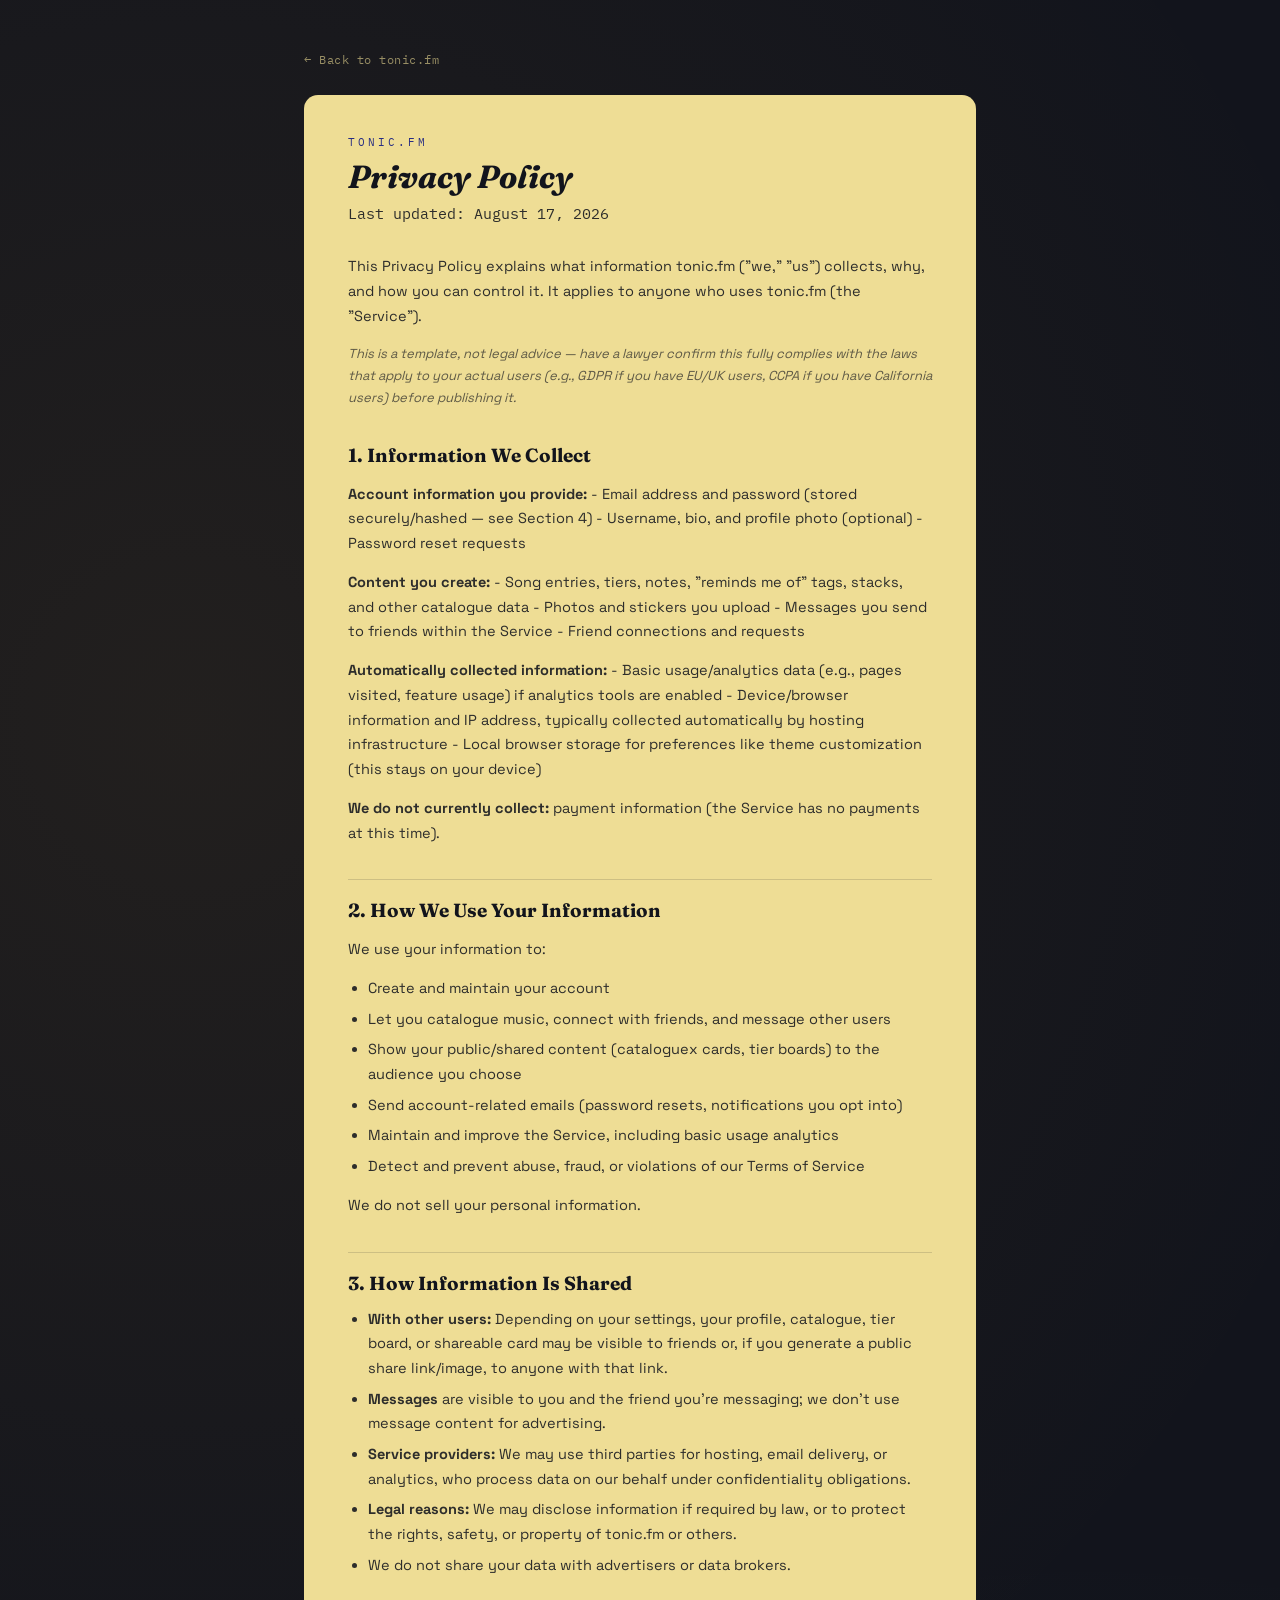
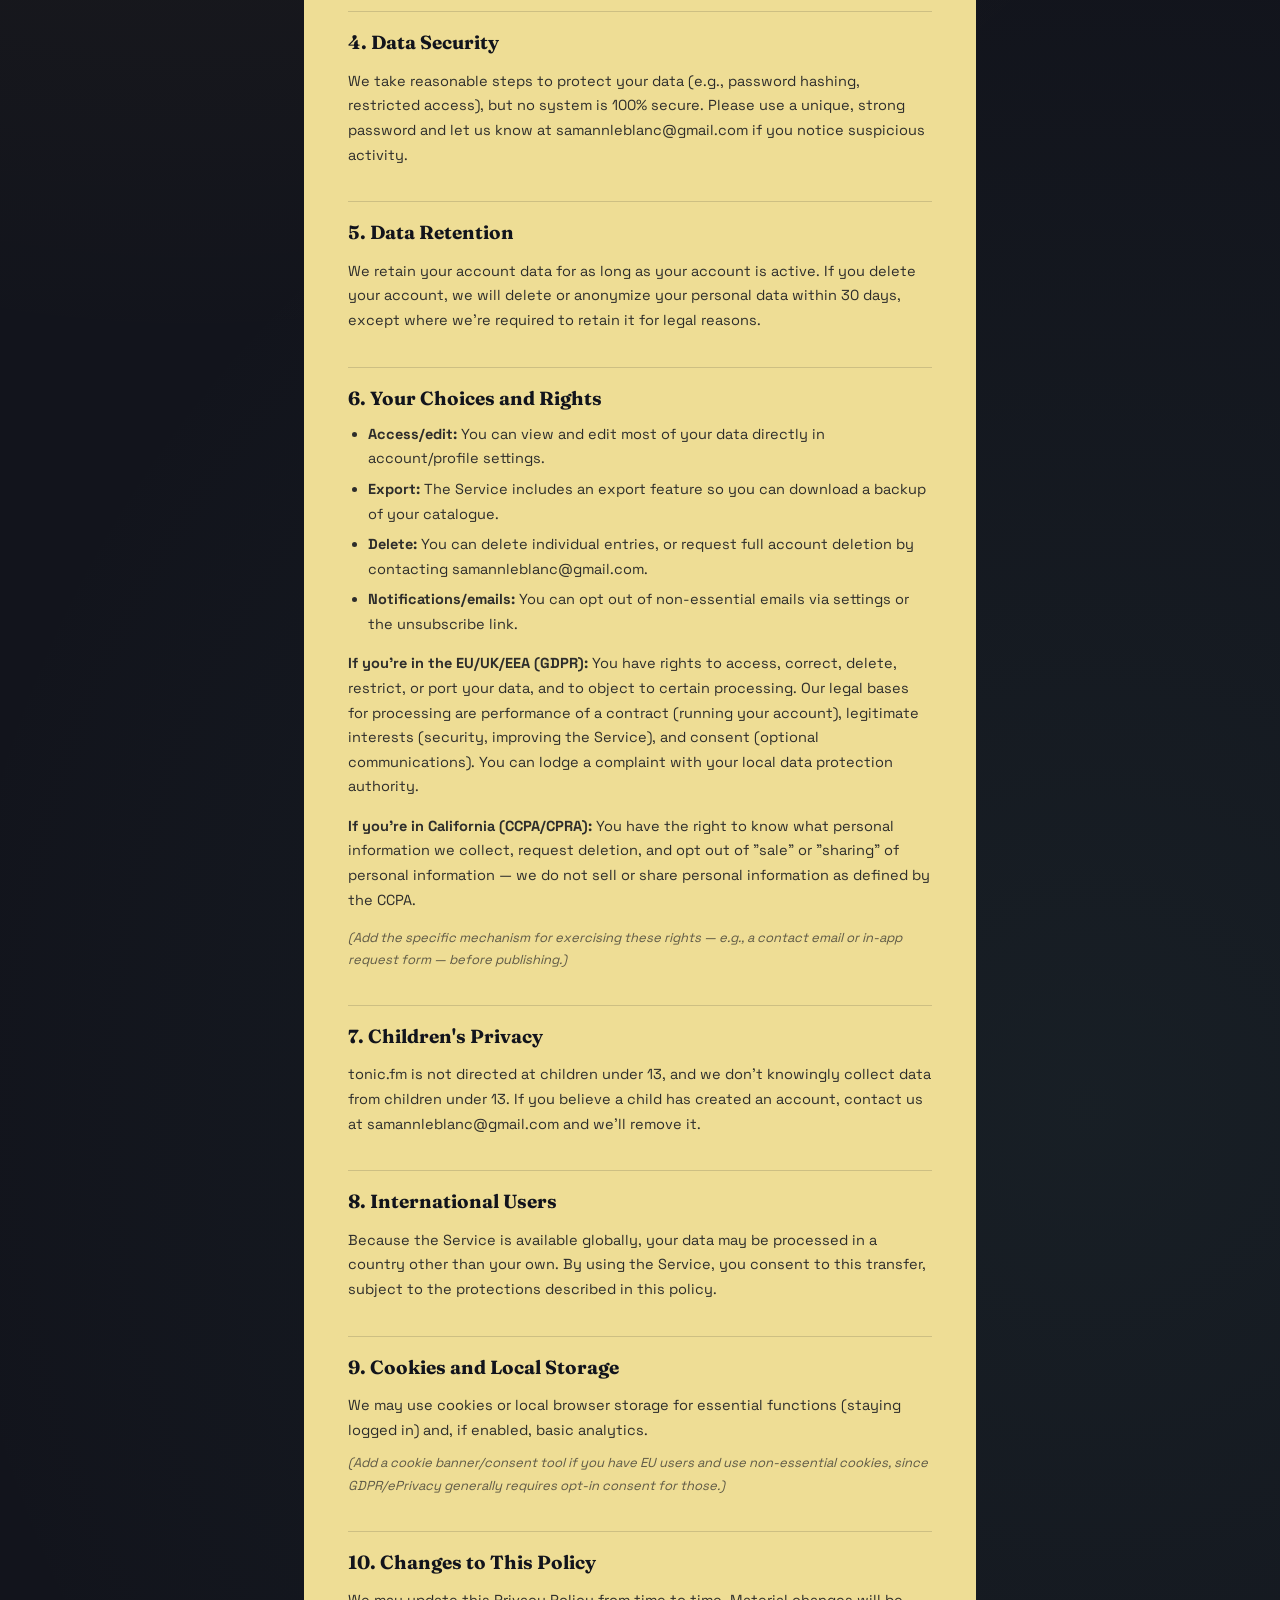
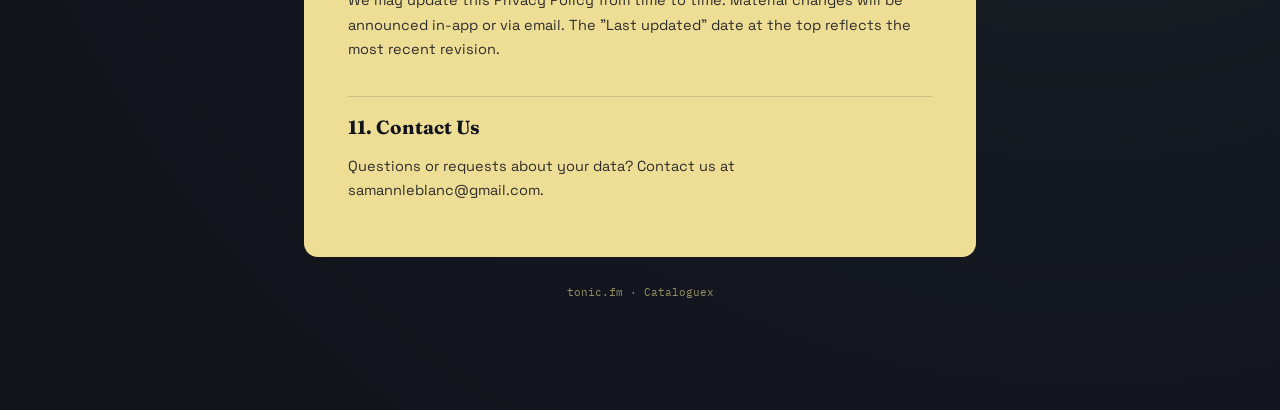
==== privacy.html @ 280e3c95 "Add files via upload" ====
<!DOCTYPE html>
<html lang="en">
<head>
<meta charset="UTF-8">
<meta name="viewport" content="width=device-width, initial-scale=1.0, viewport-fit=cover">
<title>Privacy Policy — tonic.fm</title>
<meta name="theme-color" content="#12141c">
<link rel="preconnect" href="https://fonts.googleapis.com">
<link href="https://fonts.googleapis.com/css2?family=Fraunces:ital,opsz,wght@0,9..144,400;0,9..144,600;0,9..144,700;1,9..144,500&family=Space+Grotesk:wght@400;500;600;700&family=IBM+Plex+Mono:wght@400;500&display=swap" rel="stylesheet">
<style>
  :root{
    --ink:#12141c;
    --ink-2:#2a2c33;
    --paper:#eedd95;
    --gold:#b4b9f3;
    --rose:#fd9f1c;
    --teal:#272d82;
    --text-on-ink:#eedd95;
    --text-dim: rgba(238,221,149,0.6);
    --on-paper:#12141c;
  }
  *{ box-sizing:border-box; }
  body{
    margin:0;
    background:var(--ink);
    background-image:
      radial-gradient(circle at 15% 20%, rgba(224,166,56,0.08), transparent 40%),
      radial-gradient(circle at 85% 75%, rgba(92,158,147,0.08), transparent 40%);
    color:var(--text-on-ink);
    font-family:'Space Grotesk', sans-serif;
    min-height:100vh;
  }
  .legal-wrap{ max-width:720px; margin:0 auto; padding:48px 24px 100px; }
  .legal-back{
    display:inline-flex; align-items:center; gap:6px;
    font-family:'IBM Plex Mono', monospace; font-size:12px; letter-spacing:0.5px;
    color:var(--text-dim); text-decoration:none; margin-bottom:28px;
  }
  .legal-back:hover{ color:var(--on-ink,#eedd95); }
  .legal-card{
    background:var(--paper);
    color:var(--on-paper);
    border-radius:14px;
    padding:40px 44px;
  }
  .legal-card .side-a{
    font-family:'IBM Plex Mono', monospace;
    font-size:11px;
    letter-spacing:3px;
    text-transform:uppercase;
    color:var(--teal);
    display:block;
    margin-bottom:10px;
  }
  .legal-card h1{
    font-family:'Fraunces', serif;
    font-style:italic;
    font-weight:700;
    font-size:32px;
    margin:0 0 6px;
    line-height:1.15;
  }
  .legal-updated{
    font-family:'IBM Plex Mono', monospace;
    font-size:12px;
    color:rgba(18,20,28,0.6);
    margin:0 0 28px;
  }
  .legal-card h2{
    font-family:'Fraunces', serif;
    font-weight:700;
    font-size:19px;
    margin:34px 0 12px;
    padding-top:18px;
    border-top:1px solid rgba(18,20,28,0.15);
  }
  .legal-card h2:first-of-type{ border-top:none; padding-top:0; }
  .legal-card p, .legal-card li{
    font-size:14.5px;
    line-height:1.7;
    color:rgba(18,20,28,0.88);
  }
  .legal-card ul{ padding-left:20px; margin:10px 0; }
  .legal-card li{ margin-bottom:6px; }
  .legal-card em{
    display:block;
    font-size:13px;
    color:rgba(18,20,28,0.65);
    margin:10px 0 20px;
  }
  .legal-card strong{ font-weight:700; }
  .legal-card a{ color:var(--teal); font-weight:600; }
  .legal-footer-note{
    text-align:center;
    font-family:'IBM Plex Mono', monospace;
    font-size:11px;
    color:var(--text-dim);
    margin-top:28px;
  }
</style>
</head>
<body>
<div class="legal-wrap">
  <a class="legal-back" href="index.html">← Back to tonic.fm</a>
  <div class="legal-card">
    <span class="side-a">tonic.fm</span>
    <h1>Privacy Policy</h1>
<p class="legal-updated">Last updated: August 17, 2026</p>
<p>This Privacy Policy explains what information tonic.fm ("we," "us") collects, why, and how you can control it. It applies to anyone who uses tonic.fm (the "Service").</p>
<p><em>This is a template, not legal advice — have a lawyer confirm this fully complies with the laws that apply to your actual users (e.g., GDPR if you have EU/UK users, CCPA if you have California users) before publishing it.</em></p>
<h2>1. Information We Collect</h2>
<p><strong>Account information you provide:</strong>
- Email address and password (stored securely/hashed — see Section 4)
- Username, bio, and profile photo (optional)
- Password reset requests</p>
<p><strong>Content you create:</strong>
- Song entries, tiers, notes, "reminds me of" tags, stacks, and other catalogue data
- Photos and stickers you upload
- Messages you send to friends within the Service
- Friend connections and requests</p>
<p><strong>Automatically collected information:</strong>
- Basic usage/analytics data (e.g., pages visited, feature usage) if analytics tools are enabled
- Device/browser information and IP address, typically collected automatically by hosting infrastructure
- Local browser storage for preferences like theme customization (this stays on your device)</p>
<p><strong>We do not currently collect:</strong> payment information (the Service has no payments at this time).</p>
<h2>2. How We Use Your Information</h2>
<p>We use your information to:</p>
<ul>
<li>Create and maintain your account</li>
<li>Let you catalogue music, connect with friends, and message other users</li>
<li>Show your public/shared content (cataloguex cards, tier boards) to the audience you choose</li>
<li>Send account-related emails (password resets, notifications you opt into)</li>
<li>Maintain and improve the Service, including basic usage analytics</li>
<li>Detect and prevent abuse, fraud, or violations of our Terms of Service</li>
</ul>
<p>We do not sell your personal information.</p>
<h2>3. How Information Is Shared</h2>
<ul>
<li><strong>With other users:</strong> Depending on your settings, your profile, catalogue, tier board, or shareable card may be visible to friends or, if you generate a public share link/image, to anyone with that link.</li>
<li><strong>Messages</strong> are visible to you and the friend you're messaging; we don't use message content for advertising.</li>
<li><strong>Service providers:</strong> We may use third parties for hosting, email delivery, or analytics, who process data on our behalf under confidentiality obligations.</li>
<li><strong>Legal reasons:</strong> We may disclose information if required by law, or to protect the rights, safety, or property of tonic.fm or others.</li>
<li>We do not share your data with advertisers or data brokers.</li>
</ul>
<h2>4. Data Security</h2>
<p>We take reasonable steps to protect your data (e.g., password hashing, restricted access), but no system is 100% secure. Please use a unique, strong password and let us know at samannleblanc@gmail.com if you notice suspicious activity.</p>
<h2>5. Data Retention</h2>
<p>We retain your account data for as long as your account is active. If you delete your account, we will delete or anonymize your personal data within 30 days, except where we're required to retain it for legal reasons.</p>
<h2>6. Your Choices and Rights</h2>
<ul>
<li><strong>Access/edit:</strong> You can view and edit most of your data directly in account/profile settings.</li>
<li><strong>Export:</strong> The Service includes an export feature so you can download a backup of your catalogue.</li>
<li><strong>Delete:</strong> You can delete individual entries, or request full account deletion by contacting samannleblanc@gmail.com.</li>
<li><strong>Notifications/emails:</strong> You can opt out of non-essential emails via settings or the unsubscribe link.</li>
</ul>
<p><strong>If you're in the EU/UK/EEA (GDPR):</strong> You have rights to access, correct, delete, restrict, or port your data, and to object to certain processing. Our legal bases for processing are performance of a contract (running your account), legitimate interests (security, improving the Service), and consent (optional communications). You can lodge a complaint with your local data protection authority.</p>
<p><strong>If you're in California (CCPA/CPRA):</strong> You have the right to know what personal information we collect, request deletion, and opt out of "sale" or "sharing" of personal information — we do not sell or share personal information as defined by the CCPA.</p>
<p><em>(Add the specific mechanism for exercising these rights — e.g., a contact email or in-app request form — before publishing.)</em></p>
<h2>7. Children's Privacy</h2>
<p>tonic.fm is not directed at children under 13, and we don't knowingly collect data from children under 13. If you believe a child has created an account, contact us at samannleblanc@gmail.com and we'll remove it.</p>
<h2>8. International Users</h2>
<p>Because the Service is available globally, your data may be processed in a country other than your own. By using the Service, you consent to this transfer, subject to the protections described in this policy.</p>
<h2>9. Cookies and Local Storage</h2>
<p>We may use cookies or local browser storage for essential functions (staying logged in) and, if enabled, basic analytics. <em>(Add a cookie banner/consent tool if you have EU users and use non-essential cookies, since GDPR/ePrivacy generally requires opt-in consent for those.)</em></p>
<h2>10. Changes to This Policy</h2>
<p>We may update this Privacy Policy from time to time. Material changes will be announced in-app or via email. The "Last updated" date at the top reflects the most recent revision.</p>
<h2>11. Contact Us</h2>
<p>Questions or requests about your data? Contact us at samannleblanc@gmail.com.</p>
  </div>
  <p class="legal-footer-note">tonic.fm · Cataloguex</p>
</div>
</body>
</html>
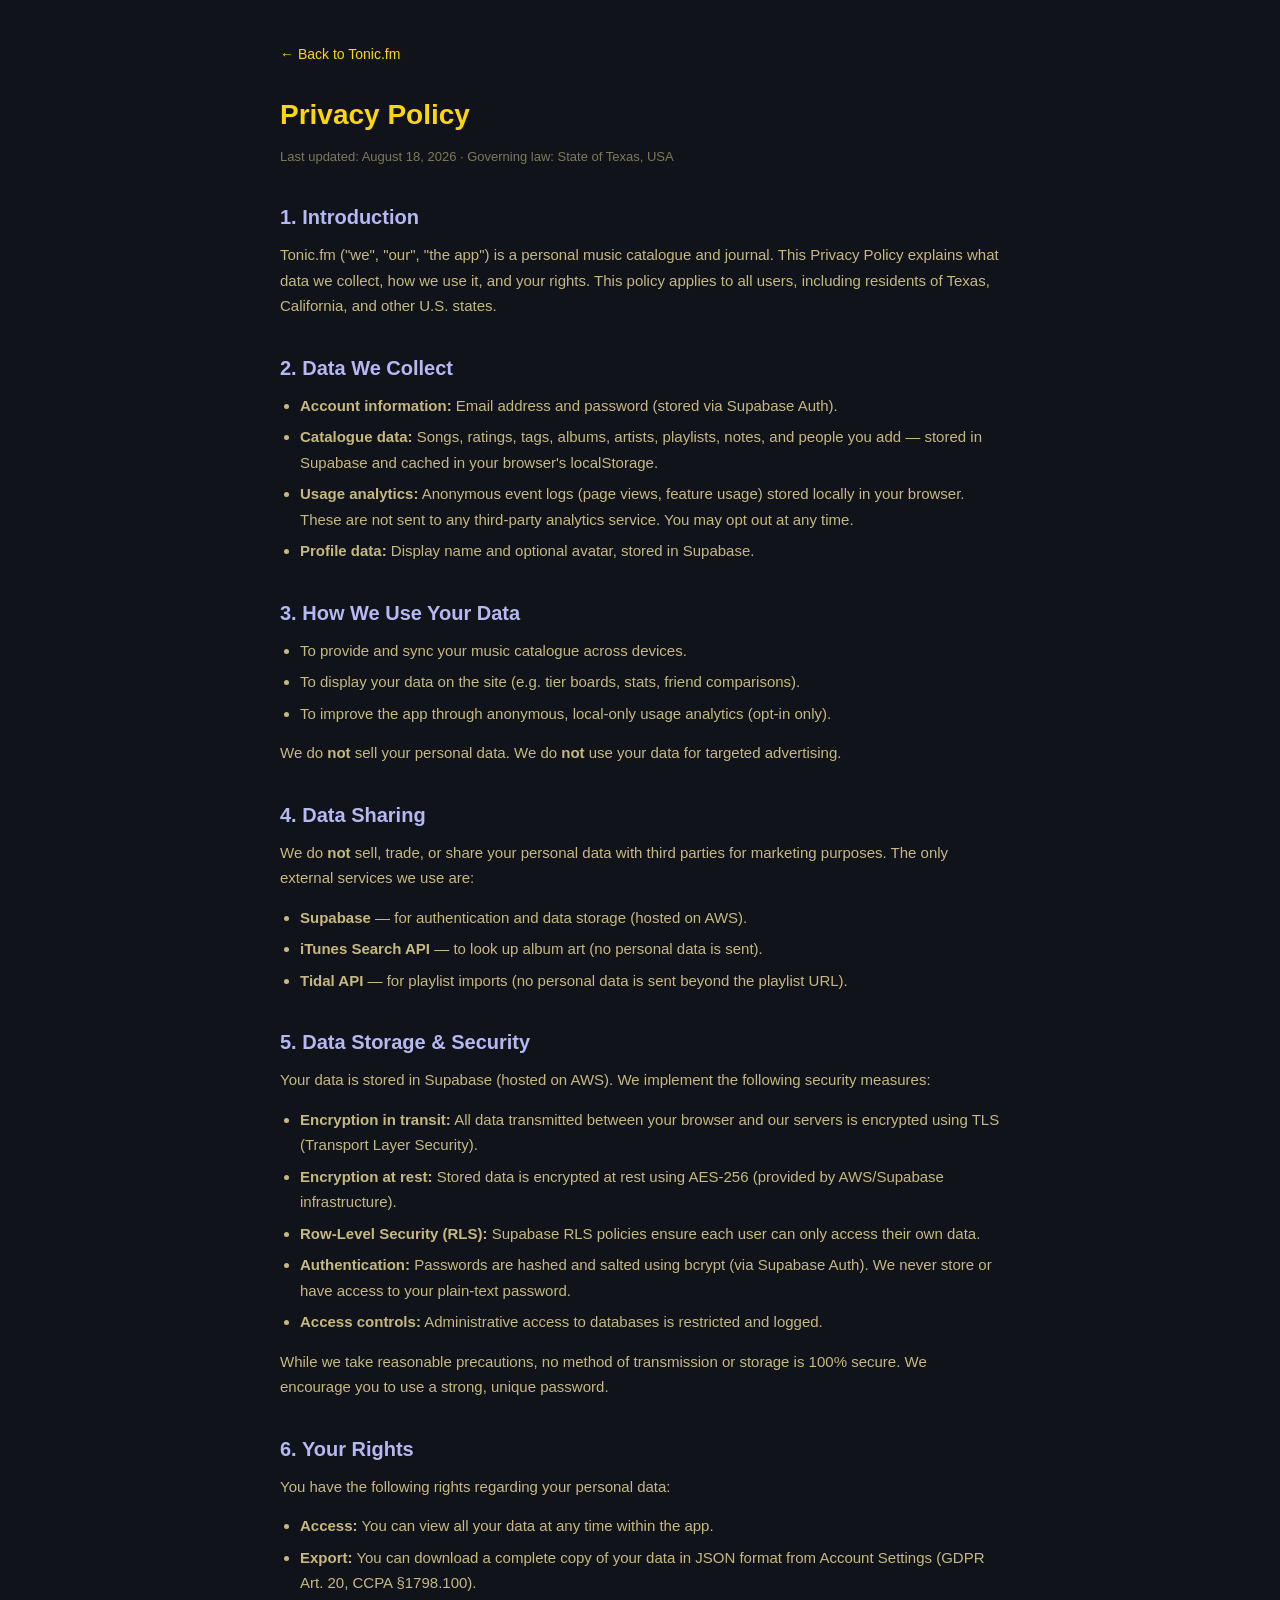
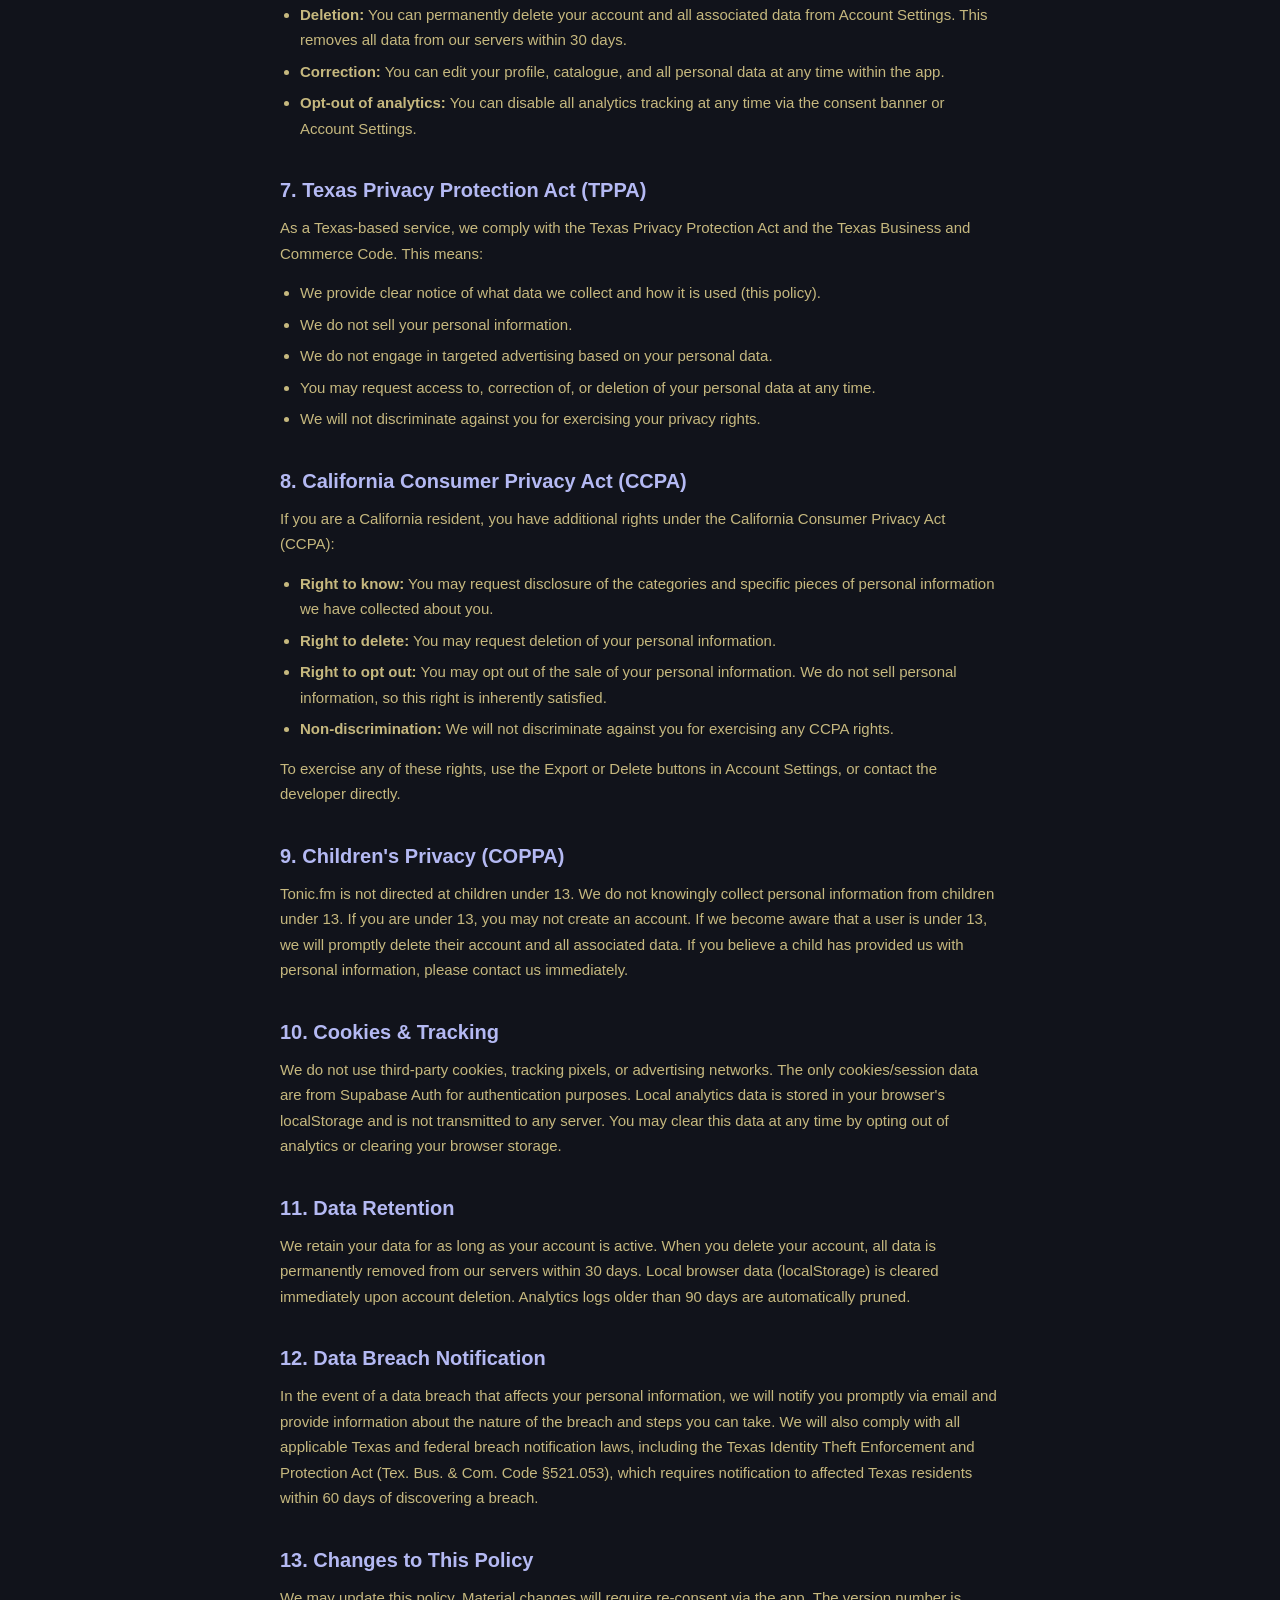
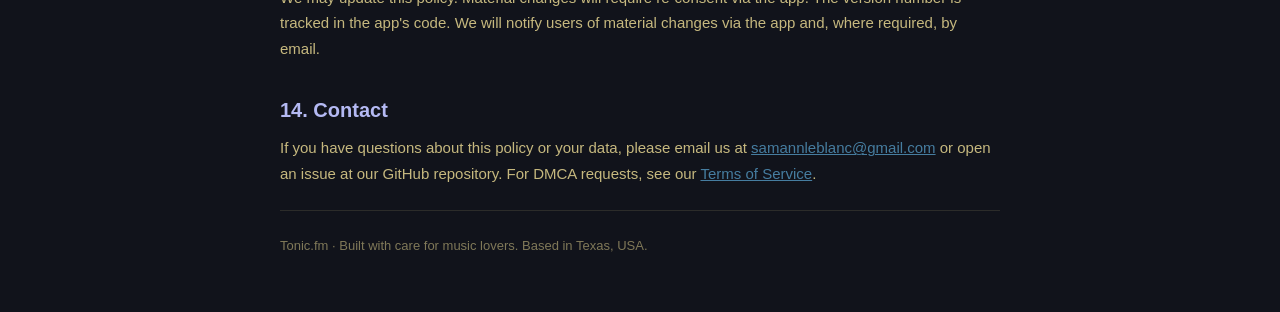
==== commit 2a2f6fe3: "Add files via upload" ====
--- a/privacy.html
+++ b/privacy.html
@@ -1,173 +1,120 @@
 <!DOCTYPE html>
 <html lang="en">
 <head>
-<meta charset="UTF-8">
-<meta name="viewport" content="width=device-width, initial-scale=1.0, viewport-fit=cover">
-<title>Privacy Policy — tonic.fm</title>
-<meta name="theme-color" content="#12141c">
-<link rel="preconnect" href="https://fonts.googleapis.com">
-<link href="https://fonts.googleapis.com/css2?family=Fraunces:ital,opsz,wght@0,9..144,400;0,9..144,600;0,9..144,700;1,9..144,500&family=Space+Grotesk:wght@400;500;600;700&family=IBM+Plex+Mono:wght@400;500&display=swap" rel="stylesheet">
+<meta charset="utf-8">
+<meta name="viewport" content="width=device-width, initial-scale=1">
+<title>Privacy Policy — Tonic.fm</title>
 <style>
-  :root{
-    --ink:#12141c;
-    --ink-2:#2a2c33;
-    --paper:#eedd95;
-    --gold:#b4b9f3;
-    --rose:#fd9f1c;
-    --teal:#272d82;
-    --text-on-ink:#eedd95;
-    --text-dim: rgba(238,221,149,0.6);
-    --on-paper:#12141c;
-  }
-  *{ box-sizing:border-box; }
-  body{
-    margin:0;
-    background:var(--ink);
-    background-image:
-      radial-gradient(circle at 15% 20%, rgba(224,166,56,0.08), transparent 40%),
-      radial-gradient(circle at 85% 75%, rgba(92,158,147,0.08), transparent 40%);
-    color:var(--text-on-ink);
-    font-family:'Space Grotesk', sans-serif;
-    min-height:100vh;
-  }
-  .legal-wrap{ max-width:720px; margin:0 auto; padding:48px 24px 100px; }
-  .legal-back{
-    display:inline-flex; align-items:center; gap:6px;
-    font-family:'IBM Plex Mono', monospace; font-size:12px; letter-spacing:0.5px;
-    color:var(--text-dim); text-decoration:none; margin-bottom:28px;
-  }
-  .legal-back:hover{ color:var(--on-ink,#eedd95); }
-  .legal-card{
-    background:var(--paper);
-    color:var(--on-paper);
-    border-radius:14px;
-    padding:40px 44px;
-  }
-  .legal-card .side-a{
-    font-family:'IBM Plex Mono', monospace;
-    font-size:11px;
-    letter-spacing:3px;
-    text-transform:uppercase;
-    color:var(--teal);
-    display:block;
-    margin-bottom:10px;
-  }
-  .legal-card h1{
-    font-family:'Fraunces', serif;
-    font-style:italic;
-    font-weight:700;
-    font-size:32px;
-    margin:0 0 6px;
-    line-height:1.15;
-  }
-  .legal-updated{
-    font-family:'IBM Plex Mono', monospace;
-    font-size:12px;
-    color:rgba(18,20,28,0.6);
-    margin:0 0 28px;
-  }
-  .legal-card h2{
-    font-family:'Fraunces', serif;
-    font-weight:700;
-    font-size:19px;
-    margin:34px 0 12px;
-    padding-top:18px;
-    border-top:1px solid rgba(18,20,28,0.15);
-  }
-  .legal-card h2:first-of-type{ border-top:none; padding-top:0; }
-  .legal-card p, .legal-card li{
-    font-size:14.5px;
-    line-height:1.7;
-    color:rgba(18,20,28,0.88);
-  }
-  .legal-card ul{ padding-left:20px; margin:10px 0; }
-  .legal-card li{ margin-bottom:6px; }
-  .legal-card em{
-    display:block;
-    font-size:13px;
-    color:rgba(18,20,28,0.65);
-    margin:10px 0 20px;
-  }
-  .legal-card strong{ font-weight:700; }
-  .legal-card a{ color:var(--teal); font-weight:600; }
-  .legal-footer-note{
-    text-align:center;
-    font-family:'IBM Plex Mono', monospace;
-    font-size:11px;
-    color:var(--text-dim);
-    margin-top:28px;
-  }
+  *{margin:0;padding:0;box-sizing:border-box}
+  body{font-family:'Space Grotesk',sans-serif;background:#11131b;color:#eef0f7;min-height:100vh;padding:40px 24px;line-height:1.7}
+  .container{max-width:720px;margin:0 auto}
+  h1{font-size:28px;margin-bottom:8px;color:#ffd700}
+  h2{font-size:20px;margin-top:32px;margin-bottom:8px;color:#b4b9f3}
+  p,li{font-size:15px;color:rgba(238,221,149,0.82)}
+  p{margin-bottom:14px}
+  ul{margin-left:20px;margin-bottom:14px}
+  li{margin-bottom:6px}
+  a{color:#467da0}
+  .updated{font-size:13px;color:rgba(238,221,149,0.5);margin-bottom:32px}
+  hr{border:none;border-top:1px solid rgba(238,221,149,0.12);margin:24px 0}
+  .back{display:inline-block;margin-bottom:24px;color:#ffd700;text-decoration:none;font-size:14px}
+  .back:hover{text-decoration:underline}
 </style>
 </head>
 <body>
-<div class="legal-wrap">
-  <a class="legal-back" href="index.html">← Back to tonic.fm</a>
-  <div class="legal-card">
-    <span class="side-a">tonic.fm</span>
-    <h1>Privacy Policy</h1>
-<p class="legal-updated">Last updated: August 17, 2026</p>
-<p>This Privacy Policy explains what information tonic.fm ("we," "us") collects, why, and how you can control it. It applies to anyone who uses tonic.fm (the "Service").</p>
-<p><em>This is a template, not legal advice — have a lawyer confirm this fully complies with the laws that apply to your actual users (e.g., GDPR if you have EU/UK users, CCPA if you have California users) before publishing it.</em></p>
-<h2>1. Information We Collect</h2>
-<p><strong>Account information you provide:</strong>
-- Email address and password (stored securely/hashed — see Section 4)
-- Username, bio, and profile photo (optional)
-- Password reset requests</p>
-<p><strong>Content you create:</strong>
-- Song entries, tiers, notes, "reminds me of" tags, stacks, and other catalogue data
-- Photos and stickers you upload
-- Messages you send to friends within the Service
-- Friend connections and requests</p>
-<p><strong>Automatically collected information:</strong>
-- Basic usage/analytics data (e.g., pages visited, feature usage) if analytics tools are enabled
-- Device/browser information and IP address, typically collected automatically by hosting infrastructure
-- Local browser storage for preferences like theme customization (this stays on your device)</p>
-<p><strong>We do not currently collect:</strong> payment information (the Service has no payments at this time).</p>
-<h2>2. How We Use Your Information</h2>
-<p>We use your information to:</p>
-<ul>
-<li>Create and maintain your account</li>
-<li>Let you catalogue music, connect with friends, and message other users</li>
-<li>Show your public/shared content (cataloguex cards, tier boards) to the audience you choose</li>
-<li>Send account-related emails (password resets, notifications you opt into)</li>
-<li>Maintain and improve the Service, including basic usage analytics</li>
-<li>Detect and prevent abuse, fraud, or violations of our Terms of Service</li>
-</ul>
-<p>We do not sell your personal information.</p>
-<h2>3. How Information Is Shared</h2>
-<ul>
-<li><strong>With other users:</strong> Depending on your settings, your profile, catalogue, tier board, or shareable card may be visible to friends or, if you generate a public share link/image, to anyone with that link.</li>
-<li><strong>Messages</strong> are visible to you and the friend you're messaging; we don't use message content for advertising.</li>
-<li><strong>Service providers:</strong> We may use third parties for hosting, email delivery, or analytics, who process data on our behalf under confidentiality obligations.</li>
-<li><strong>Legal reasons:</strong> We may disclose information if required by law, or to protect the rights, safety, or property of tonic.fm or others.</li>
-<li>We do not share your data with advertisers or data brokers.</li>
-</ul>
-<h2>4. Data Security</h2>
-<p>We take reasonable steps to protect your data (e.g., password hashing, restricted access), but no system is 100% secure. Please use a unique, strong password and let us know at samannleblanc@gmail.com if you notice suspicious activity.</p>
-<h2>5. Data Retention</h2>
-<p>We retain your account data for as long as your account is active. If you delete your account, we will delete or anonymize your personal data within 30 days, except where we're required to retain it for legal reasons.</p>
-<h2>6. Your Choices and Rights</h2>
-<ul>
-<li><strong>Access/edit:</strong> You can view and edit most of your data directly in account/profile settings.</li>
-<li><strong>Export:</strong> The Service includes an export feature so you can download a backup of your catalogue.</li>
-<li><strong>Delete:</strong> You can delete individual entries, or request full account deletion by contacting samannleblanc@gmail.com.</li>
-<li><strong>Notifications/emails:</strong> You can opt out of non-essential emails via settings or the unsubscribe link.</li>
-</ul>
-<p><strong>If you're in the EU/UK/EEA (GDPR):</strong> You have rights to access, correct, delete, restrict, or port your data, and to object to certain processing. Our legal bases for processing are performance of a contract (running your account), legitimate interests (security, improving the Service), and consent (optional communications). You can lodge a complaint with your local data protection authority.</p>
-<p><strong>If you're in California (CCPA/CPRA):</strong> You have the right to know what personal information we collect, request deletion, and opt out of "sale" or "sharing" of personal information — we do not sell or share personal information as defined by the CCPA.</p>
-<p><em>(Add the specific mechanism for exercising these rights — e.g., a contact email or in-app request form — before publishing.)</em></p>
-<h2>7. Children's Privacy</h2>
-<p>tonic.fm is not directed at children under 13, and we don't knowingly collect data from children under 13. If you believe a child has created an account, contact us at samannleblanc@gmail.com and we'll remove it.</p>
-<h2>8. International Users</h2>
-<p>Because the Service is available globally, your data may be processed in a country other than your own. By using the Service, you consent to this transfer, subject to the protections described in this policy.</p>
-<h2>9. Cookies and Local Storage</h2>
-<p>We may use cookies or local browser storage for essential functions (staying logged in) and, if enabled, basic analytics. <em>(Add a cookie banner/consent tool if you have EU users and use non-essential cookies, since GDPR/ePrivacy generally requires opt-in consent for those.)</em></p>
-<h2>10. Changes to This Policy</h2>
-<p>We may update this Privacy Policy from time to time. Material changes will be announced in-app or via email. The "Last updated" date at the top reflects the most recent revision.</p>
-<h2>11. Contact Us</h2>
-<p>Questions or requests about your data? Contact us at samannleblanc@gmail.com.</p>
-  </div>
-  <p class="legal-footer-note">tonic.fm · Cataloguex</p>
+<div class="container">
+  <a class="back" href="index.html">← Back to Tonic.fm</a>
+  <h1>Privacy Policy</h1>
+  <p class="updated">Last updated: August 18, 2026 · Governing law: State of Texas, USA</p>
+
+  <h2>1. Introduction</h2>
+  <p>Tonic.fm ("we", "our", "the app") is a personal music catalogue and journal. This Privacy Policy explains what data we collect, how we use it, and your rights. This policy applies to all users, including residents of Texas, California, and other U.S. states.</p>
+
+  <h2>2. Data We Collect</h2>
+  <ul>
+    <li><strong>Account information:</strong> Email address and password (stored via Supabase Auth).</li>
+    <li><strong>Catalogue data:</strong> Songs, ratings, tags, albums, artists, playlists, notes, and people you add — stored in Supabase and cached in your browser's localStorage.</li>
+    <li><strong>Usage analytics:</strong> Anonymous event logs (page views, feature usage) stored locally in your browser. These are not sent to any third-party analytics service. You may opt out at any time.</li>
+    <li><strong>Profile data:</strong> Display name and optional avatar, stored in Supabase.</li>
+  </ul>
+
+  <h2>3. How We Use Your Data</h2>
+  <ul>
+    <li>To provide and sync your music catalogue across devices.</li>
+    <li>To display your data on the site (e.g. tier boards, stats, friend comparisons).</li>
+    <li>To improve the app through anonymous, local-only usage analytics (opt-in only).</li>
+  </ul>
+  <p>We do <strong>not</strong> sell your personal data. We do <strong>not</strong> use your data for targeted advertising.</p>
+
+  <h2>4. Data Sharing</h2>
+  <p>We do <strong>not</strong> sell, trade, or share your personal data with third parties for marketing purposes. The only external services we use are:</p>
+  <ul>
+    <li><strong>Supabase</strong> — for authentication and data storage (hosted on AWS).</li>
+    <li><strong>iTunes Search API</strong> — to look up album art (no personal data is sent).</li>
+    <li><strong>Tidal API</strong> — for playlist imports (no personal data is sent beyond the playlist URL).</li>
+  </ul>
+
+  <h2>5. Data Storage &amp; Security</h2>
+  <p>Your data is stored in Supabase (hosted on AWS). We implement the following security measures:</p>
+  <ul>
+    <li><strong>Encryption in transit:</strong> All data transmitted between your browser and our servers is encrypted using TLS (Transport Layer Security).</li>
+    <li><strong>Encryption at rest:</strong> Stored data is encrypted at rest using AES-256 (provided by AWS/Supabase infrastructure).</li>
+    <li><strong>Row-Level Security (RLS):</strong> Supabase RLS policies ensure each user can only access their own data.</li>
+    <li><strong>Authentication:</strong> Passwords are hashed and salted using bcrypt (via Supabase Auth). We never store or have access to your plain-text password.</li>
+    <li><strong>Access controls:</strong> Administrative access to databases is restricted and logged.</li>
+  </ul>
+  <p>While we take reasonable precautions, no method of transmission or storage is 100% secure. We encourage you to use a strong, unique password.</p>
+
+  <h2>6. Your Rights</h2>
+  <p>You have the following rights regarding your personal data:</p>
+  <ul>
+    <li><strong>Access:</strong> You can view all your data at any time within the app.</li>
+    <li><strong>Export:</strong> You can download a complete copy of your data in JSON format from Account Settings (GDPR Art. 20, CCPA §1798.100).</li>
+    <li><strong>Deletion:</strong> You can permanently delete your account and all associated data from Account Settings. This removes all data from our servers within 30 days.</li>
+    <li><strong>Correction:</strong> You can edit your profile, catalogue, and all personal data at any time within the app.</li>
+    <li><strong>Opt-out of analytics:</strong> You can disable all analytics tracking at any time via the consent banner or Account Settings.</li>
+  </ul>
+
+  <h2>7. Texas Privacy Protection Act (TPPA)</h2>
+  <p>As a Texas-based service, we comply with the Texas Privacy Protection Act and the Texas Business and Commerce Code. This means:</p>
+  <ul>
+    <li>We provide clear notice of what data we collect and how it is used (this policy).</li>
+    <li>We do not sell your personal information.</li>
+    <li>We do not engage in targeted advertising based on your personal data.</li>
+    <li>You may request access to, correction of, or deletion of your personal data at any time.</li>
+    <li>We will not discriminate against you for exercising your privacy rights.</li>
+  </ul>
+
+  <h2>8. California Consumer Privacy Act (CCPA)</h2>
+  <p>If you are a California resident, you have additional rights under the California Consumer Privacy Act (CCPA):</p>
+  <ul>
+    <li><strong>Right to know:</strong> You may request disclosure of the categories and specific pieces of personal information we have collected about you.</li>
+    <li><strong>Right to delete:</strong> You may request deletion of your personal information.</li>
+    <li><strong>Right to opt out:</strong> You may opt out of the sale of your personal information. We do not sell personal information, so this right is inherently satisfied.</li>
+    <li><strong>Non-discrimination:</strong> We will not discriminate against you for exercising any CCPA rights.</li>
+  </ul>
+  <p>To exercise any of these rights, use the Export or Delete buttons in Account Settings, or contact the developer directly.</p>
+
+  <h2>9. Children's Privacy (COPPA)</h2>
+  <p>Tonic.fm is not directed at children under 13. We do not knowingly collect personal information from children under 13. If you are under 13, you may not create an account. If we become aware that a user is under 13, we will promptly delete their account and all associated data. If you believe a child has provided us with personal information, please contact us immediately.</p>
+
+  <h2>10. Cookies &amp; Tracking</h2>
+  <p>We do not use third-party cookies, tracking pixels, or advertising networks. The only cookies/session data are from Supabase Auth for authentication purposes. Local analytics data is stored in your browser's localStorage and is not transmitted to any server. You may clear this data at any time by opting out of analytics or clearing your browser storage.</p>
+
+  <h2>11. Data Retention</h2>
+  <p>We retain your data for as long as your account is active. When you delete your account, all data is permanently removed from our servers within 30 days. Local browser data (localStorage) is cleared immediately upon account deletion. Analytics logs older than 90 days are automatically pruned.</p>
+
+  <h2>12. Data Breach Notification</h2>
+  <p>In the event of a data breach that affects your personal information, we will notify you promptly via email and provide information about the nature of the breach and steps you can take. We will also comply with all applicable Texas and federal breach notification laws, including the Texas Identity Theft Enforcement and Protection Act (Tex. Bus. &amp; Com. Code §521.053), which requires notification to affected Texas residents within 60 days of discovering a breach.</p>
+
+  <h2>13. Changes to This Policy</h2>
+  <p>We may update this policy. Material changes will require re-consent via the app. The version number is tracked in the app's code. We will notify users of material changes via the app and, where required, by email.</p>
+
+  <h2>14. Contact</h2>
+  <p>If you have questions about this policy or your data, please email us at <a href="mailto:samannleblanc@gmail.com">samannleblanc@gmail.com</a> or open an issue at our GitHub repository. For DMCA requests, see our <a href="terms.html">Terms of Service</a>.</p>
+
+  <hr>
+  <p style="font-size:13px;color:rgba(238,221,149,0.5)">Tonic.fm · Built with care for music lovers. Based in Texas, USA.</p>
 </div>
 </body>
 </html>
